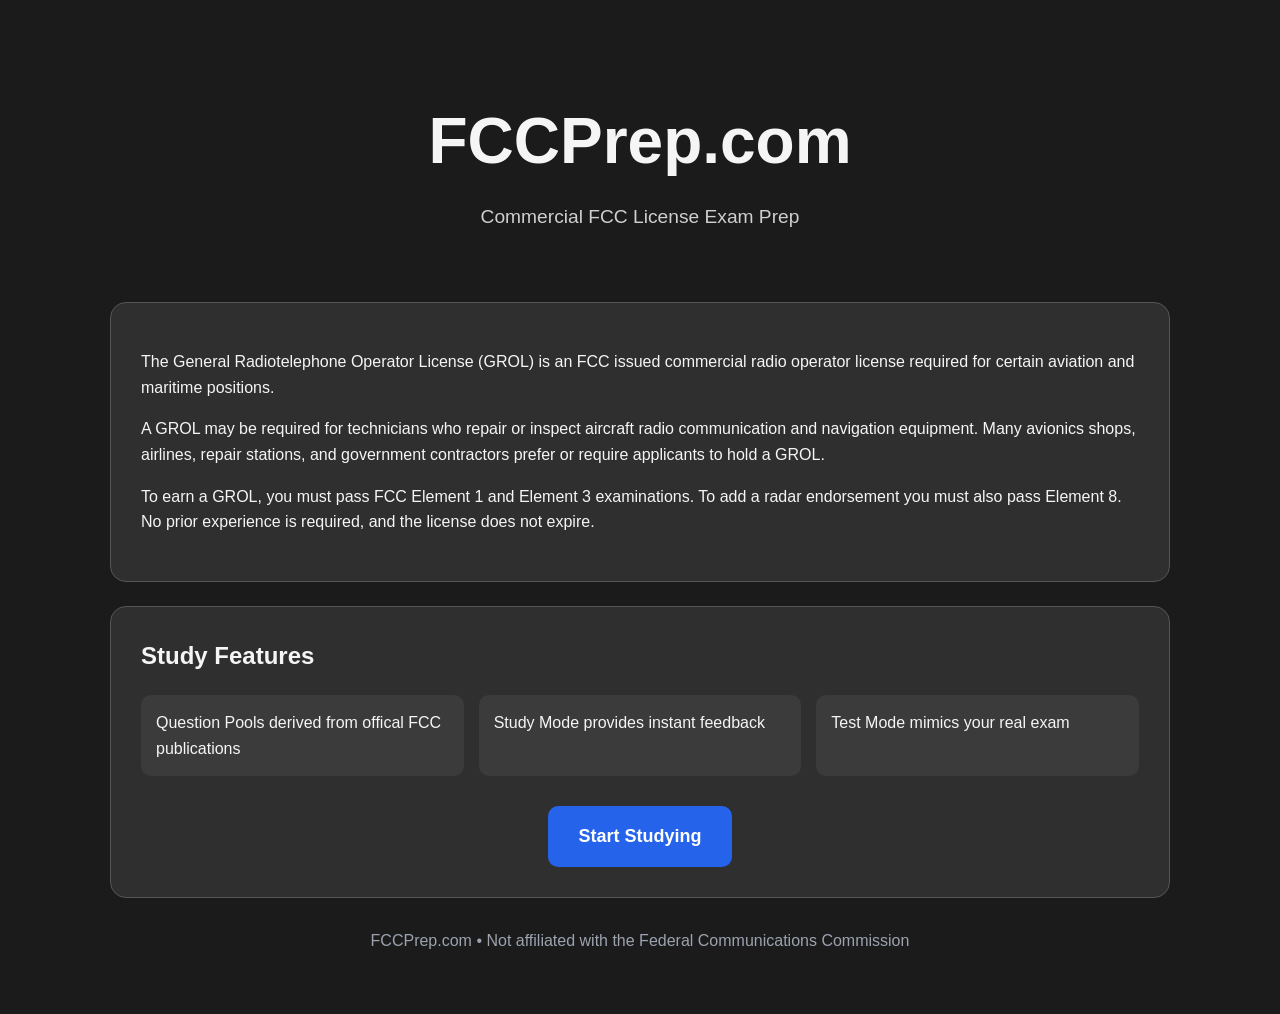
==== index.html @ f57d68e9 "Update index.html" ====
<!DOCTYPE html>
<html lang="en">
<head>
<meta charset="UTF-8">
<meta name="viewport" content="width=device-width, initial-scale=1.0">
<link rel="icon" type="image/png" href="fccprepicon.png">
<link rel="apple-touch-icon" href="fccprepicon.png">
<title>FCCPrep.com - Commercial FCC License Exam Preparation</title>
<style>
:root{
    --bg:#1b1b1b;
    --card:#2f2f2f;
    --card2:#3b3b3b;
    --border:#555;
    --text:#f5f5f5;
    --muted:#cfcfcf;
    --accent:#2563eb;
}
*{
    box-sizing:border-box;
}
body{
    margin:0;
    background:var(--bg);
    color:var(--text);
    font-family:Arial, Helvetica, sans-serif;
    line-height:1.6;
}
.container{
    max-width:1100px;
    margin:auto;
    padding:40px 20px;
}
.hero{
    text-align:center;
    padding:50px 0;
}
.hero h1{
    font-size:4rem;
    margin:0;
}
.hero p{
    color:var(--muted);
    font-size:1.2rem;
    margin-top:10px;
}
.card{
    background:var(--card);
    border:1px solid var(--border);
    border-radius:16px;
    padding:30px;
    margin-bottom:24px;
}
.card h2{
    margin-top:0;
}
.features{
    display:grid;
    grid-template-columns:repeat(auto-fit,minmax(220px,1fr));
    gap:15px;
    margin-top:20px;
}
.feature{
    background:var(--card2);
    border-radius:10px;
    padding:15px;
}
.button-row{
    text-align:center;
    margin-top:30px;
}
.btn{
    display:inline-block;
    background:var(--accent);
    color:white;
    text-decoration:none;
    padding:16px 30px;
    border-radius:10px;
    font-size:18px;
    font-weight:bold;
}
.btn:hover{
    opacity:.9;
}
.stats{
    display:flex;
    justify-content:center;
    gap:40px;
    margin-top:20px;
    flex-wrap:wrap;
}
.stat{
    text-align:center;
}
.stat-number{
    font-size:2rem;
    font-weight:bold;
}
.footer{
    text-align:center;
    color:#9ca3af;
    margin-top:30px;
    padding-bottom:20px;
}
@media (max-width:768px){
    .hero h1{
        font-size:2.5rem;
    }
    .stats{
        gap:20px;
    }
}
</style>
</head>
<body>
<div class="container">
<section class="hero">
    <h1>FCCPrep.com</h1>
    <p>Commercial FCC License Exam Prep</p>
    
</section>
<section class="card">
    
    <p>
        The General Radiotelephone Operator License (GROL) is an FCC issued
        commercial radio operator license required for certain aviation and
        maritime positions.
    </p>
    <p>
        A GROL may be required for technicians who repair or
        inspect aircraft radio communication and navigation
        equipment. Many avionics shops, airlines, repair stations,
        and government contractors prefer or require applicants
        to hold a GROL.
    </p>
    <p>
        To earn a GROL, you must pass FCC Element 1 and Element 3
        examinations. To add a radar endorsement you must also pass Element 8. No prior experience is required, and the
        license does not expire.
    </p>
</section>
<section class="card">
    <h2>Study Features</h2>
    <div class="features">
        <div class="feature">Question Pools derived from offical FCC publications</div>
        <div class="feature">Study Mode provides instant feedback</div>
        <div class="feature">Test Mode mimics your real exam</div>
    </div>
    <div class="button-row">
        <a class="btn" href="study.html">
            Start Studying
        </a>
    </div>
</section>
<div class="footer">
    FCCPrep.com • Not affiliated with the Federal Communications Commission
</div>
</div>
</body>
</html>
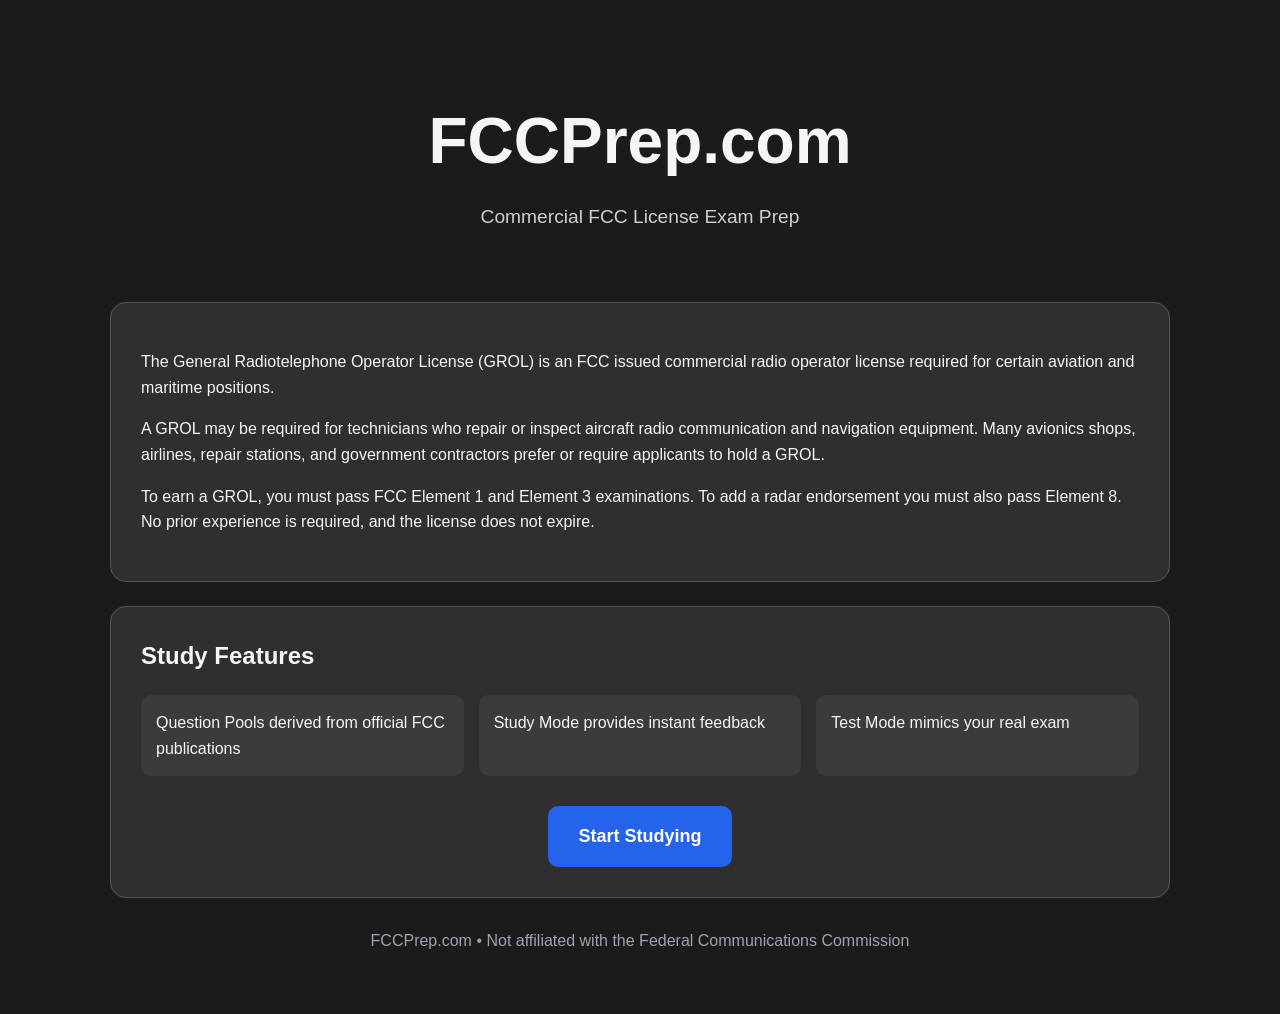
==== commit 95001ca2: "Add PWA metadata to landing page" ====
--- a/index.html
+++ b/index.html
@@ -2,7 +2,13 @@
 <html lang="en">
 <head>
 <meta charset="UTF-8">
-<meta name="viewport" content="width=device-width, initial-scale=1.0">
+<meta name="viewport" content="width=device-width, initial-scale=1.0, viewport-fit=cover">
+<meta name="theme-color" content="#1b1b1b">
+<meta name="apple-mobile-web-app-capable" content="yes">
+<meta name="apple-mobile-web-app-status-bar-style" content="black-translucent">
+<meta name="apple-mobile-web-app-title" content="FCCPrep">
+<meta name="mobile-web-app-capable" content="yes">
+<link rel="manifest" href="manifest.webmanifest">
 <link rel="icon" type="image/png" href="fccprepicon.png">
 <link rel="apple-touch-icon" href="fccprepicon.png">
 <title>FCCPrep.com - Commercial FCC License Exam Preparation</title>
@@ -25,6 +31,8 @@
     color:var(--text);
     font-family:Arial, Helvetica, sans-serif;
     line-height:1.6;
+    padding-top:env(safe-area-inset-top);
+    padding-bottom:env(safe-area-inset-bottom);
 }
 .container{
     max-width:1100px;
@@ -142,7 +150,7 @@
 <section class="card">
     <h2>Study Features</h2>
     <div class="features">
-        <div class="feature">Question Pools derived from offical FCC publications</div>
+        <div class="feature">Question Pools derived from official FCC publications</div>
         <div class="feature">Study Mode provides instant feedback</div>
         <div class="feature">Test Mode mimics your real exam</div>
     </div>
@@ -156,5 +164,12 @@
     FCCPrep.com • Not affiliated with the Federal Communications Commission
 </div>
 </div>
+<script>
+if ('serviceWorker' in navigator) {
+    window.addEventListener('load', () => {
+        navigator.serviceWorker.register('./sw.js').catch(error => console.error('Service worker registration failed:', error));
+    });
+}
+</script>
 </body>
-</html>
+</html>
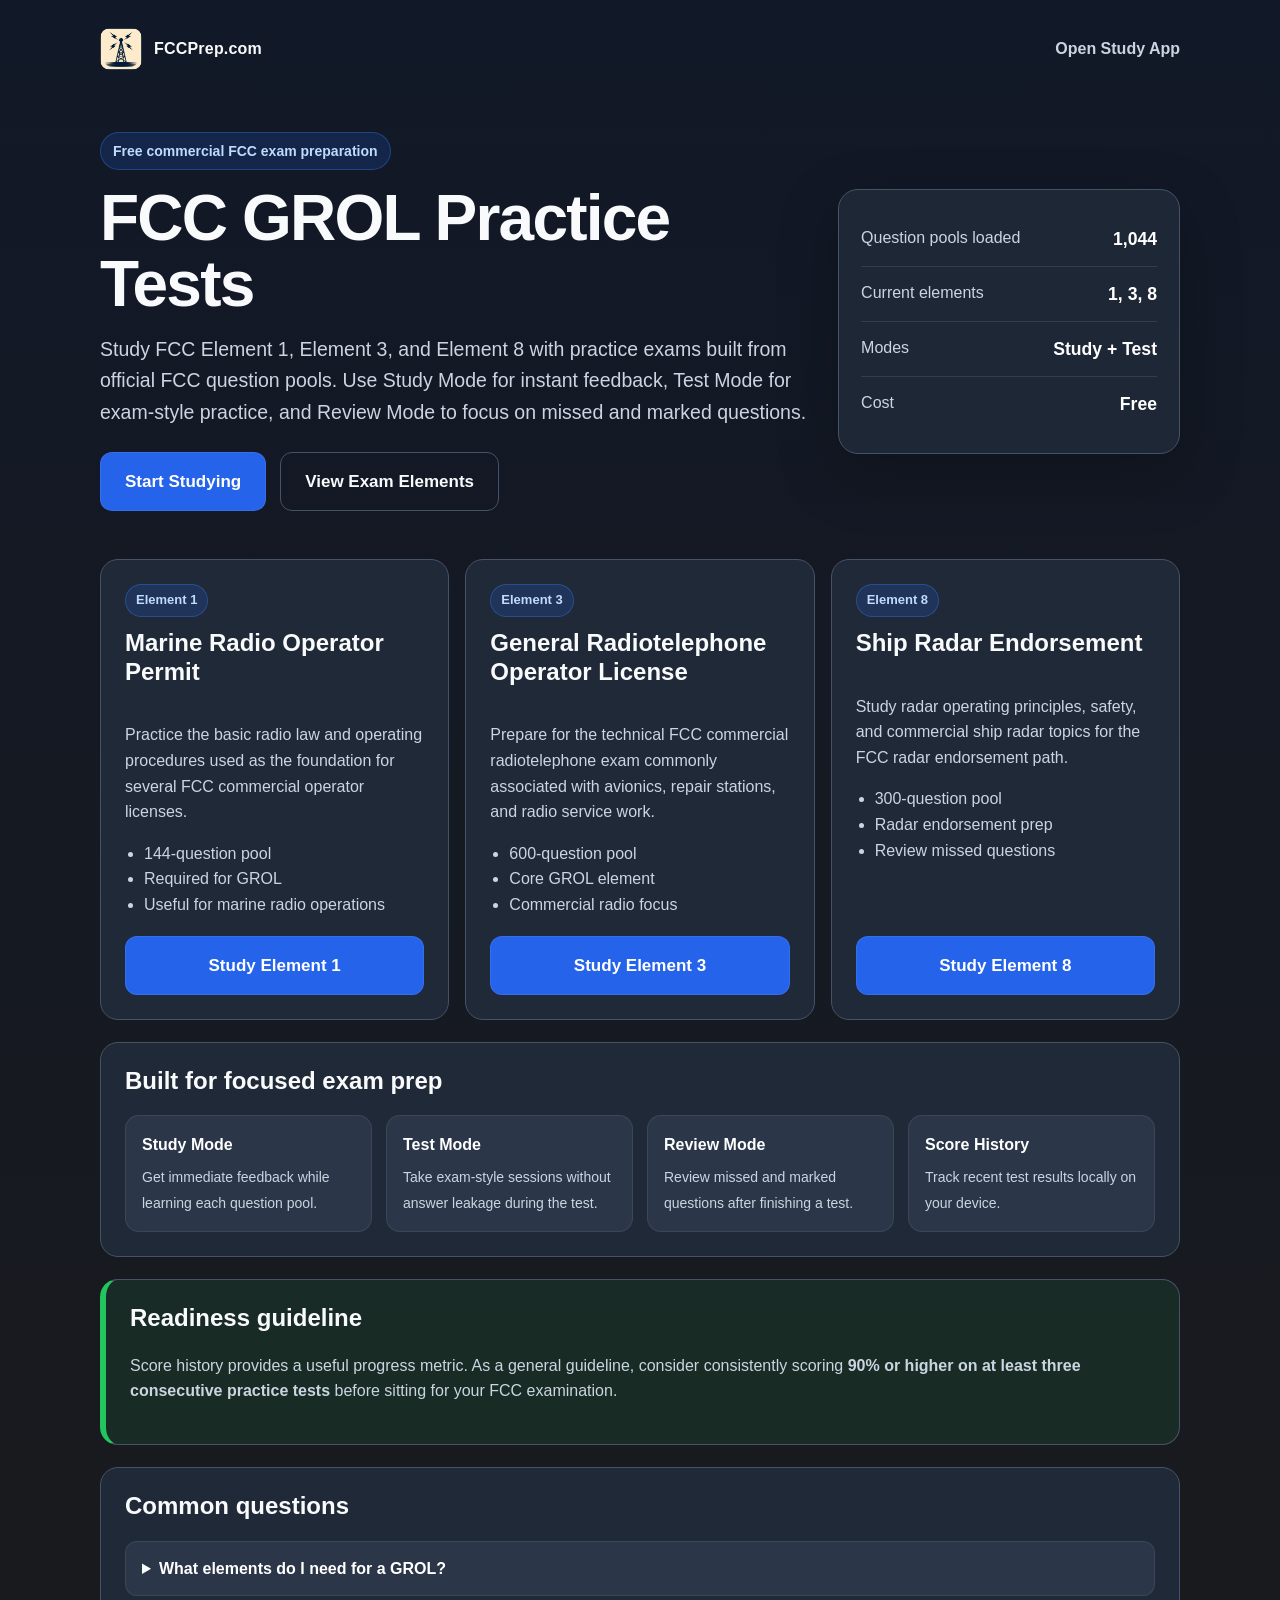
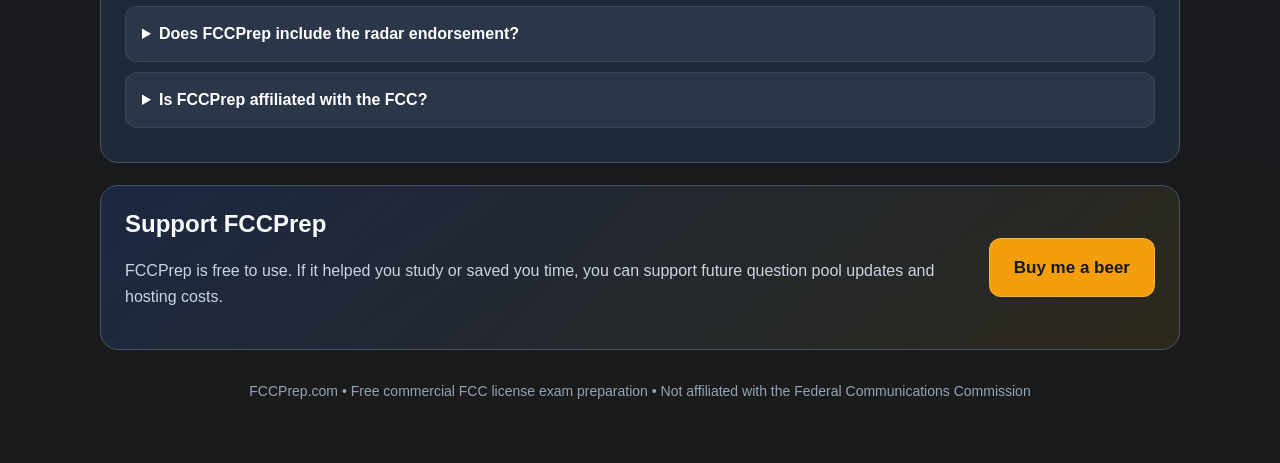
==== commit 8baa3ce2: "Improve homepage SEO and support section" ====
--- a/index.html
+++ b/index.html
@@ -1,168 +1,202 @@
 <!DOCTYPE html>
 <html lang="en">
 <head>
-<meta charset="UTF-8">
-<meta name="viewport" content="width=device-width, initial-scale=1.0, viewport-fit=cover">
-<meta name="theme-color" content="#1b1b1b">
-<meta name="apple-mobile-web-app-capable" content="yes">
-<meta name="apple-mobile-web-app-status-bar-style" content="black-translucent">
-<meta name="apple-mobile-web-app-title" content="FCCPrep">
-<meta name="mobile-web-app-capable" content="yes">
-<link rel="manifest" href="manifest.webmanifest">
-<link rel="icon" type="image/png" href="fccprepicon.png">
-<link rel="apple-touch-icon" href="fccprepicon.png">
-<title>FCCPrep.com - Commercial FCC License Exam Preparation</title>
-<style>
-:root{
-    --bg:#1b1b1b;
-    --card:#2f2f2f;
-    --card2:#3b3b3b;
-    --border:#555;
-    --text:#f5f5f5;
-    --muted:#cfcfcf;
-    --accent:#2563eb;
-}
-*{
-    box-sizing:border-box;
-}
-body{
-    margin:0;
-    background:var(--bg);
-    color:var(--text);
-    font-family:Arial, Helvetica, sans-serif;
-    line-height:1.6;
-    padding-top:env(safe-area-inset-top);
-    padding-bottom:env(safe-area-inset-bottom);
-}
-.container{
-    max-width:1100px;
-    margin:auto;
-    padding:40px 20px;
-}
-.hero{
-    text-align:center;
-    padding:50px 0;
-}
-.hero h1{
-    font-size:4rem;
-    margin:0;
-}
-.hero p{
-    color:var(--muted);
-    font-size:1.2rem;
-    margin-top:10px;
-}
-.card{
-    background:var(--card);
-    border:1px solid var(--border);
-    border-radius:16px;
-    padding:30px;
-    margin-bottom:24px;
-}
-.card h2{
-    margin-top:0;
-}
-.features{
-    display:grid;
-    grid-template-columns:repeat(auto-fit,minmax(220px,1fr));
-    gap:15px;
-    margin-top:20px;
-}
-.feature{
-    background:var(--card2);
-    border-radius:10px;
-    padding:15px;
-}
-.button-row{
-    text-align:center;
-    margin-top:30px;
-}
-.btn{
-    display:inline-block;
-    background:var(--accent);
-    color:white;
-    text-decoration:none;
-    padding:16px 30px;
-    border-radius:10px;
-    font-size:18px;
-    font-weight:bold;
-}
-.btn:hover{
-    opacity:.9;
-}
-.stats{
-    display:flex;
-    justify-content:center;
-    gap:40px;
-    margin-top:20px;
-    flex-wrap:wrap;
-}
-.stat{
-    text-align:center;
-}
-.stat-number{
-    font-size:2rem;
-    font-weight:bold;
-}
-.footer{
-    text-align:center;
-    color:#9ca3af;
-    margin-top:30px;
-    padding-bottom:20px;
-}
-@media (max-width:768px){
-    .hero h1{
-        font-size:2.5rem;
+    <!-- Google tag (gtag.js) -->
+    <script async src="https://www.googletagmanager.com/gtag/js?id=G-K14XB24TH1"></script>
+    <script>
+      window.dataLayer = window.dataLayer || [];
+      function gtag(){dataLayer.push(arguments);}
+      gtag('js', new Date());
+      gtag('config', 'G-K14XB24TH1');
+    </script>
+    <meta charset="UTF-8">
+    <meta name="viewport" content="width=device-width, initial-scale=1.0, viewport-fit=cover">
+    <meta name="description" content="Free FCC GROL practice tests for Element 1, Element 3, and Element 8. Study commercial FCC license question pools with test mode, review tools, score history, and radar endorsement practice.">
+    <meta name="robots" content="index, follow">
+    <meta name="theme-color" content="#1b1b1b">
+    <meta name="apple-mobile-web-app-capable" content="yes">
+    <meta name="apple-mobile-web-app-status-bar-style" content="black-translucent">
+    <meta name="apple-mobile-web-app-title" content="FCCPrep">
+    <meta name="mobile-web-app-capable" content="yes">
+    <link rel="canonical" href="https://fccprep.com/">
+    <link rel="manifest" href="manifest.webmanifest">
+    <link rel="icon" type="image/png" href="fccprepicon.png">
+    <link rel="apple-touch-icon" href="fccprepicon.png">
+    <meta property="og:title" content="FCC GROL Practice Test | FCCPrep">
+    <meta property="og:description" content="Free FCC commercial radio license exam preparation for Element 1, Element 3, and Element 8 radar endorsement.">
+    <meta property="og:url" content="https://fccprep.com/">
+    <meta property="og:type" content="website">
+    <meta property="og:image" content="https://fccprep.com/fccprepicon.png">
+    <meta name="twitter:card" content="summary">
+    <meta name="twitter:title" content="FCC GROL Practice Test | FCCPrep">
+    <meta name="twitter:description" content="Free FCC commercial radio license exam prep for Element 1, Element 3, and Element 8.">
+    <title>FCC GROL Practice Test | Element 1, 3 &amp; 8 Exam Prep | FCCPrep</title>
+    <script type="application/ld+json">
+    {
+      "@context": "https://schema.org",
+      "@type": "WebApplication",
+      "name": "FCCPrep",
+      "url": "https://fccprep.com/",
+      "applicationCategory": "EducationalApplication",
+      "operatingSystem": "Any",
+      "description": "Free FCC commercial radio license practice tests for Element 1, Element 3, and Element 8 radar endorsement.",
+      "offers": {
+        "@type": "Offer",
+        "price": "0",
+        "priceCurrency": "USD"
+      }
     }
-    .stats{
-        gap:20px;
+    </script>
+    <style>
+    :root{
+        --bg:#111827;
+        --bg2:#1b1b1b;
+        --card:#202938;
+        --card2:#2b3648;
+        --border:#465367;
+        --text:#f9fafb;
+        --muted:#cbd5e1;
+        --soft:#94a3b8;
+        --accent:#2563eb;
+        --accent2:#3b82f6;
+        --green:#22c55e;
+        --yellow:#facc15;
     }
-}
-</style>
+    *{box-sizing:border-box}
+    body{margin:0;background:linear-gradient(180deg,var(--bg),var(--bg2));color:var(--text);font-family:Arial,Helvetica,sans-serif;line-height:1.6;padding-top:env(safe-area-inset-top);padding-bottom:env(safe-area-inset-bottom)}
+    .container{max-width:1120px;margin:auto;padding:28px 20px 42px}
+    .topbar{display:flex;justify-content:space-between;align-items:center;gap:16px;margin-bottom:28px}
+    .brand{display:flex;align-items:center;gap:12px;font-weight:800;letter-spacing:.2px}
+    .brand img{width:42px;height:42px;border-radius:10px}
+    .toplink{color:var(--muted);text-decoration:none;font-weight:700}
+    .toplink:hover{color:white}
+    .hero{display:grid;grid-template-columns:1.35fr .65fr;gap:28px;align-items:center;padding:34px 0 26px}
+    .eyebrow{display:inline-block;color:#bfdbfe;background:rgba(37,99,235,.18);border:1px solid rgba(59,130,246,.35);border-radius:999px;padding:7px 12px;font-size:14px;font-weight:700;margin-bottom:16px}
+    h1{font-size:4rem;line-height:1.03;margin:0 0 16px;letter-spacing:-1.8px}
+    .hero p{font-size:1.22rem;color:var(--muted);margin:0 0 22px;max-width:720px}
+    .hero-actions{display:flex;gap:14px;flex-wrap:wrap;margin-top:24px}
+    .btn{display:inline-flex;align-items:center;justify-content:center;background:var(--accent);color:white;text-decoration:none;padding:15px 24px;border-radius:12px;font-size:17px;font-weight:800;border:1px solid rgba(255,255,255,.08)}
+    .btn:hover{background:var(--accent2)}
+    .btn.secondary{background:transparent;color:var(--text);border:1px solid var(--border)}
+    .btn.secondary:hover{background:rgba(255,255,255,.06)}
+    .hero-panel{background:rgba(32,41,56,.88);border:1px solid var(--border);border-radius:20px;padding:22px;box-shadow:0 20px 60px rgba(0,0,0,.25)}
+    .metric{display:flex;justify-content:space-between;gap:14px;border-bottom:1px solid rgba(255,255,255,.1);padding:13px 0;color:var(--muted)}
+    .metric:last-child{border-bottom:0}
+    .metric strong{color:white;font-size:1.1rem}
+    .grid{display:grid;grid-template-columns:repeat(3,1fr);gap:16px;margin-top:22px}
+    .card{background:var(--card);border:1px solid var(--border);border-radius:18px;padding:24px;margin-bottom:22px}
+    .card h2,.card h3{margin-top:0;line-height:1.2}
+    .card p{color:var(--muted)}
+    .exam-card{display:flex;flex-direction:column;min-height:250px}
+    .exam-card .tag{display:inline-block;align-self:flex-start;border-radius:999px;background:rgba(37,99,235,.18);border:1px solid rgba(59,130,246,.35);color:#bfdbfe;padding:5px 10px;font-size:13px;font-weight:800;margin-bottom:12px}
+    .exam-card ul{margin:0 0 18px;padding-left:19px;color:var(--muted)}
+    .exam-card .btn{margin-top:auto;width:100%}
+    .feature-grid{display:grid;grid-template-columns:repeat(4,1fr);gap:14px;margin-top:18px}
+    .feature{background:var(--card2);border:1px solid rgba(255,255,255,.08);border-radius:14px;padding:16px}
+    .feature strong{display:block;margin-bottom:6px;color:white}
+    .feature span{color:var(--muted);font-size:14px}
+    .tip{border-left:6px solid var(--green);background:rgba(34,197,94,.1)}
+    .support{display:grid;grid-template-columns:1fr auto;gap:18px;align-items:center;background:linear-gradient(135deg,rgba(37,99,235,.18),rgba(250,204,21,.08));border:1px solid var(--border)}
+    .beer{background:#f59e0b;color:#111827;border-color:rgba(255,255,255,.2)}
+    .beer:hover{background:#fbbf24;color:#111827}
+    .faq details{background:var(--card2);border:1px solid rgba(255,255,255,.08);border-radius:12px;padding:14px 16px;margin:10px 0;color:var(--muted)}
+    .faq summary{cursor:pointer;color:white;font-weight:800}
+    .footer{text-align:center;color:var(--soft);margin-top:30px;padding-bottom:18px;font-size:14px}
+    @media(max-width:900px){.hero{grid-template-columns:1fr}.grid{grid-template-columns:1fr}.feature-grid{grid-template-columns:1fr 1fr}.support{grid-template-columns:1fr}h1{font-size:3rem}}
+    @media(max-width:560px){.container{padding:18px 14px 32px}.topbar{align-items:flex-start}.hero{padding-top:18px}h1{font-size:2.45rem}.hero p{font-size:1.05rem}.hero-actions{flex-direction:column}.btn{width:100%}.feature-grid{grid-template-columns:1fr}.brand img{width:36px;height:36px}}
+    </style>
 </head>
 <body>
 <div class="container">
-<section class="hero">
-    <h1>FCCPrep.com</h1>
-    <p>Commercial FCC License Exam Prep</p>
-    
-</section>
-<section class="card">
-    
-    <p>
-        The General Radiotelephone Operator License (GROL) is an FCC issued
-        commercial radio operator license required for certain aviation and
-        maritime positions.
-    </p>
-    <p>
-        A GROL may be required for technicians who repair or
-        inspect aircraft radio communication and navigation
-        equipment. Many avionics shops, airlines, repair stations,
-        and government contractors prefer or require applicants
-        to hold a GROL.
-    </p>
-    <p>
-        To earn a GROL, you must pass FCC Element 1 and Element 3
-        examinations. To add a radar endorsement you must also pass Element 8. No prior experience is required, and the
-        license does not expire.
-    </p>
-</section>
-<section class="card">
-    <h2>Study Features</h2>
-    <div class="features">
-        <div class="feature">Question Pools derived from official FCC publications</div>
-        <div class="feature">Study Mode provides instant feedback</div>
-        <div class="feature">Test Mode mimics your real exam</div>
+    <header class="topbar">
+        <div class="brand"><img src="fccprepicon.png" alt="FCCPrep radio tower icon"><span>FCCPrep.com</span></div>
+        <a class="toplink" href="study.html">Open Study App</a>
+    </header>
+
+    <section class="hero">
+        <div>
+            <span class="eyebrow">Free commercial FCC exam preparation</span>
+            <h1>FCC GROL Practice Tests</h1>
+            <p>Study FCC Element 1, Element 3, and Element 8 with practice exams built from official FCC question pools. Use Study Mode for instant feedback, Test Mode for exam-style practice, and Review Mode to focus on missed and marked questions.</p>
+            <div class="hero-actions">
+                <a class="btn" href="study.html">Start Studying</a>
+                <a class="btn secondary" href="#exams">View Exam Elements</a>
+            </div>
+        </div>
+        <aside class="hero-panel" aria-label="FCCPrep highlights">
+            <div class="metric"><span>Question pools loaded</span><strong>1,044</strong></div>
+            <div class="metric"><span>Current elements</span><strong>1, 3, 8</strong></div>
+            <div class="metric"><span>Modes</span><strong>Study + Test</strong></div>
+            <div class="metric"><span>Cost</span><strong>Free</strong></div>
+        </aside>
+    </section>
+
+    <section id="exams" class="grid" aria-label="Available exam elements">
+        <article class="card exam-card">
+            <span class="tag">Element 1</span>
+            <h2>Marine Radio Operator Permit</h2>
+            <p>Practice the basic radio law and operating procedures used as the foundation for several FCC commercial operator licenses.</p>
+            <ul><li>144-question pool</li><li>Required for GROL</li><li>Useful for marine radio operations</li></ul>
+            <a class="btn" href="study.html">Study Element 1</a>
+        </article>
+        <article class="card exam-card">
+            <span class="tag">Element 3</span>
+            <h2>General Radiotelephone Operator License</h2>
+            <p>Prepare for the technical FCC commercial radiotelephone exam commonly associated with avionics, repair stations, and radio service work.</p>
+            <ul><li>600-question pool</li><li>Core GROL element</li><li>Commercial radio focus</li></ul>
+            <a class="btn" href="study.html">Study Element 3</a>
+        </article>
+        <article class="card exam-card">
+            <span class="tag">Element 8</span>
+            <h2>Ship Radar Endorsement</h2>
+            <p>Study radar operating principles, safety, and commercial ship radar topics for the FCC radar endorsement path.</p>
+            <ul><li>300-question pool</li><li>Radar endorsement prep</li><li>Review missed questions</li></ul>
+            <a class="btn" href="study.html">Study Element 8</a>
+        </article>
+    </section>
+
+    <section class="card">
+        <h2>Built for focused exam prep</h2>
+        <div class="feature-grid">
+            <div class="feature"><strong>Study Mode</strong><span>Get immediate feedback while learning each question pool.</span></div>
+            <div class="feature"><strong>Test Mode</strong><span>Take exam-style sessions without answer leakage during the test.</span></div>
+            <div class="feature"><strong>Review Mode</strong><span>Review missed and marked questions after finishing a test.</span></div>
+            <div class="feature"><strong>Score History</strong><span>Track recent test results locally on your device.</span></div>
+        </div>
+    </section>
+
+    <section class="card tip">
+        <h2>Readiness guideline</h2>
+        <p>Score history provides a useful progress metric. As a general guideline, consider consistently scoring <strong>90% or higher on at least three consecutive practice tests</strong> before sitting for your FCC examination.</p>
+    </section>
+
+    <section class="card faq">
+        <h2>Common questions</h2>
+        <details>
+            <summary>What elements do I need for a GROL?</summary>
+            <p>For the General Radiotelephone Operator License, candidates generally prepare for FCC Element 1 and Element 3.</p>
+        </details>
+        <details>
+            <summary>Does FCCPrep include the radar endorsement?</summary>
+            <p>Yes. FCCPrep currently includes Element 8 practice questions for ship radar endorsement preparation.</p>
+        </details>
+        <details>
+            <summary>Is FCCPrep affiliated with the FCC?</summary>
+            <p>No. FCCPrep.com is an independent study tool and is not affiliated with the Federal Communications Commission.</p>
+        </details>
+    </section>
+
+    <section class="card support">
+        <div>
+            <h2>Support FCCPrep</h2>
+            <p>FCCPrep is free to use. If it helped you study or saved you time, you can support future question pool updates and hosting costs.</p>
+        </div>
+        <a class="btn beer" href="#" aria-label="Buy me a beer support link">Buy me a beer</a>
+    </section>
+
+    <div class="footer">
+        FCCPrep.com • Free commercial FCC license exam preparation • Not affiliated with the Federal Communications Commission
     </div>
-    <div class="button-row">
-        <a class="btn" href="study.html">
-            Start Studying
-        </a>
-    </div>
-</section>
-<div class="footer">
-    FCCPrep.com • Not affiliated with the Federal Communications Commission
-</div>
 </div>
 <script>
 if ('serviceWorker' in navigator) {
@@ -172,4 +206,4 @@
 }
 </script>
 </body>
-</html>+</html>
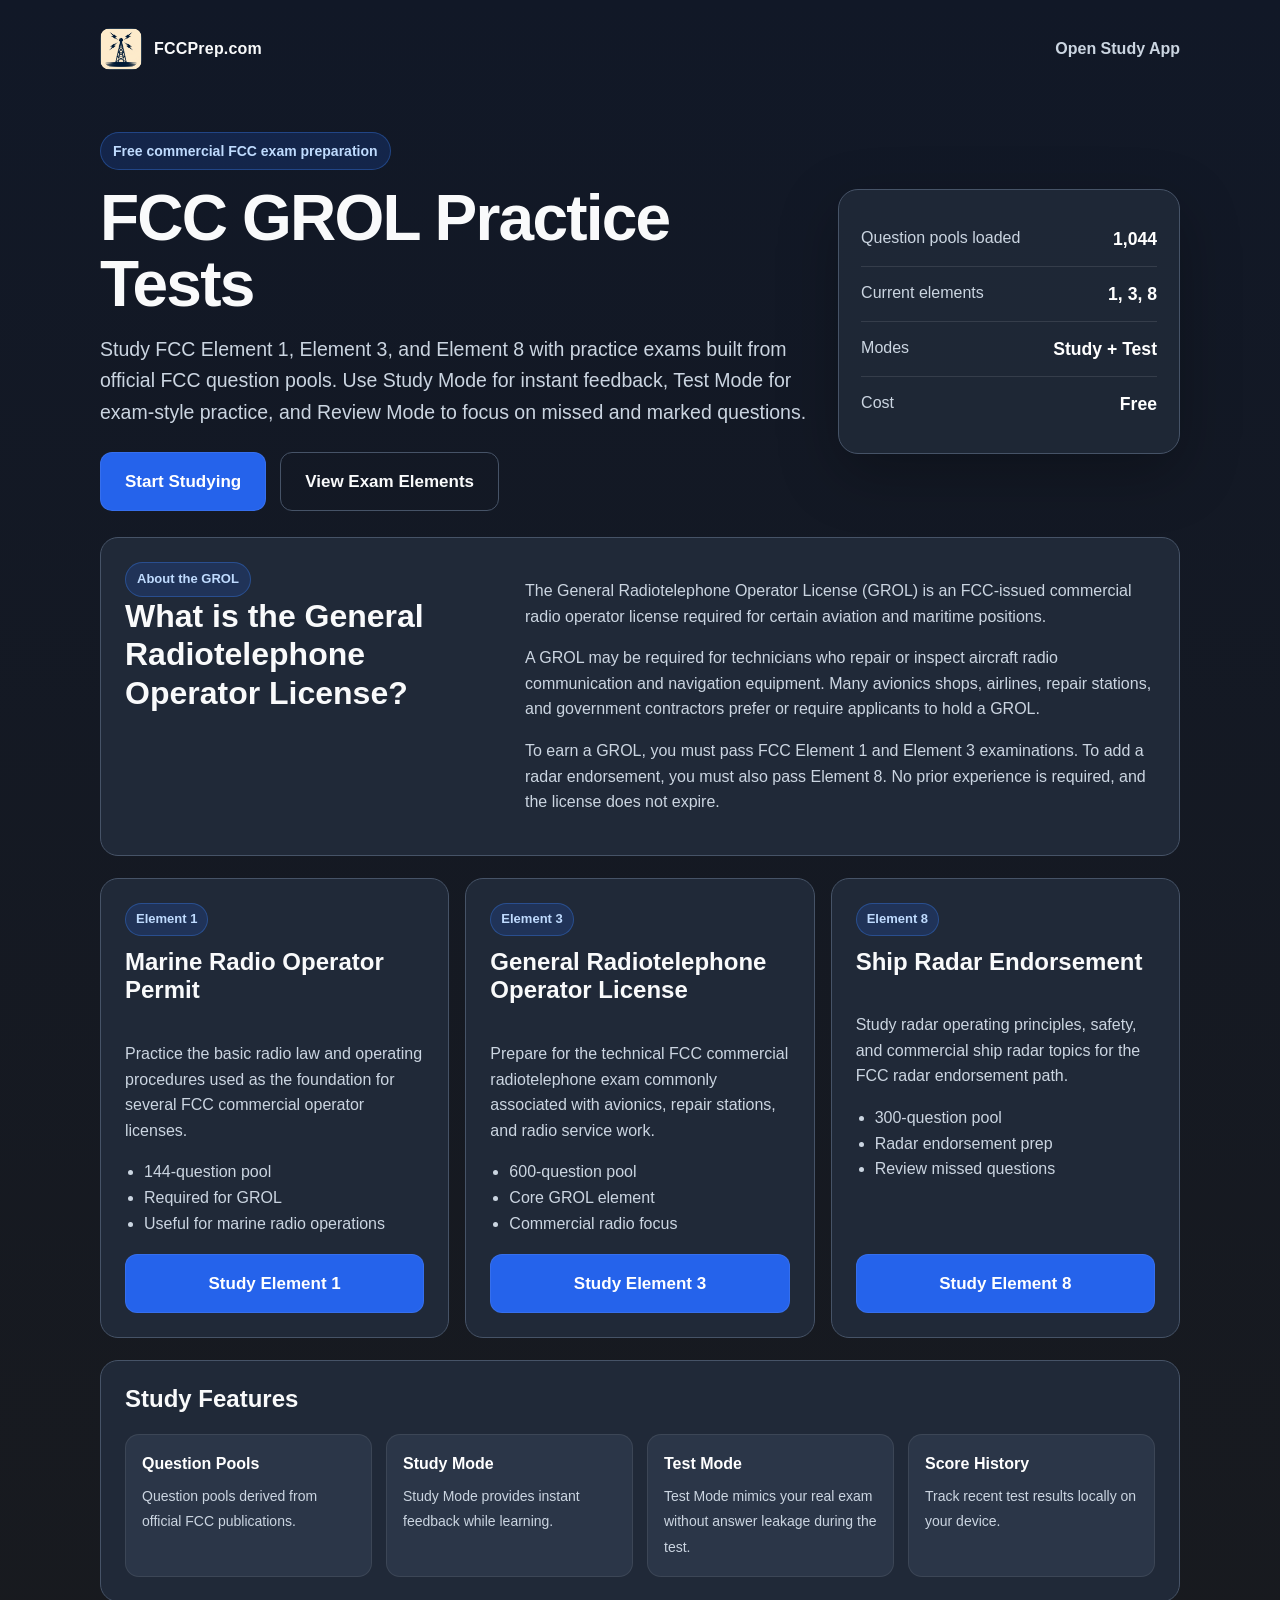
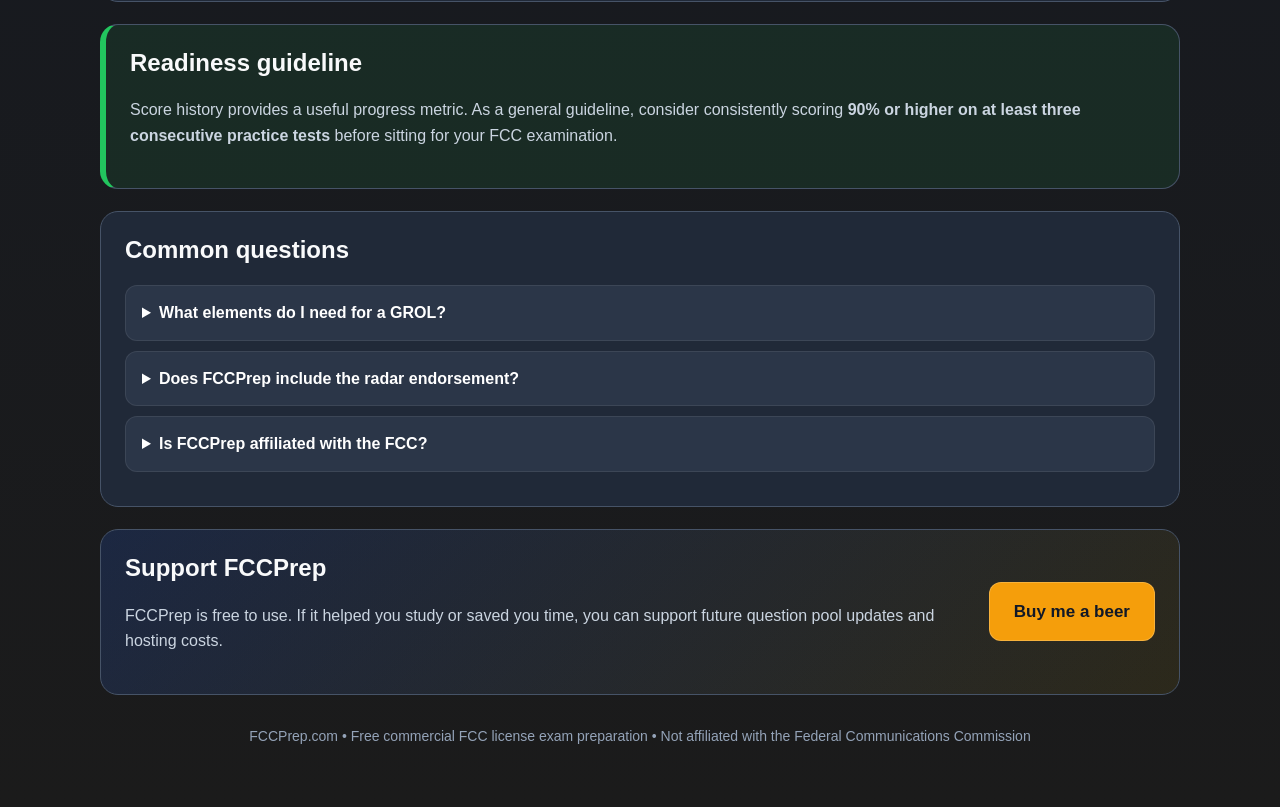
==== commit a18e8426: "Restore GROL overview copy on homepage" ====
--- a/index.html
+++ b/index.html
@@ -87,6 +87,9 @@
     .card{background:var(--card);border:1px solid var(--border);border-radius:18px;padding:24px;margin-bottom:22px}
     .card h2,.card h3{margin-top:0;line-height:1.2}
     .card p{color:var(--muted)}
+    .about-grol{display:grid;grid-template-columns:.75fr 1.25fr;gap:22px;align-items:start}
+    .about-grol h2{font-size:2rem;margin-bottom:8px}
+    .about-grol .summary-pill{display:inline-block;color:#bfdbfe;background:rgba(37,99,235,.18);border:1px solid rgba(59,130,246,.35);border-radius:999px;padding:6px 11px;font-size:13px;font-weight:800}
     .exam-card{display:flex;flex-direction:column;min-height:250px}
     .exam-card .tag{display:inline-block;align-self:flex-start;border-radius:999px;background:rgba(37,99,235,.18);border:1px solid rgba(59,130,246,.35);color:#bfdbfe;padding:5px 10px;font-size:13px;font-weight:800;margin-bottom:12px}
     .exam-card ul{margin:0 0 18px;padding-left:19px;color:var(--muted)}
@@ -102,7 +105,7 @@
     .faq details{background:var(--card2);border:1px solid rgba(255,255,255,.08);border-radius:12px;padding:14px 16px;margin:10px 0;color:var(--muted)}
     .faq summary{cursor:pointer;color:white;font-weight:800}
     .footer{text-align:center;color:var(--soft);margin-top:30px;padding-bottom:18px;font-size:14px}
-    @media(max-width:900px){.hero{grid-template-columns:1fr}.grid{grid-template-columns:1fr}.feature-grid{grid-template-columns:1fr 1fr}.support{grid-template-columns:1fr}h1{font-size:3rem}}
+    @media(max-width:900px){.hero{grid-template-columns:1fr}.grid{grid-template-columns:1fr}.feature-grid{grid-template-columns:1fr 1fr}.support{grid-template-columns:1fr}.about-grol{grid-template-columns:1fr}h1{font-size:3rem}}
     @media(max-width:560px){.container{padding:18px 14px 32px}.topbar{align-items:flex-start}.hero{padding-top:18px}h1{font-size:2.45rem}.hero p{font-size:1.05rem}.hero-actions{flex-direction:column}.btn{width:100%}.feature-grid{grid-template-columns:1fr}.brand img{width:36px;height:36px}}
     </style>
 </head>
@@ -129,6 +132,18 @@
             <div class="metric"><span>Modes</span><strong>Study + Test</strong></div>
             <div class="metric"><span>Cost</span><strong>Free</strong></div>
         </aside>
+    </section>
+
+    <section class="card about-grol">
+        <div>
+            <span class="summary-pill">About the GROL</span>
+            <h2>What is the General Radiotelephone Operator License?</h2>
+        </div>
+        <div>
+            <p>The General Radiotelephone Operator License (GROL) is an FCC-issued commercial radio operator license required for certain aviation and maritime positions.</p>
+            <p>A GROL may be required for technicians who repair or inspect aircraft radio communication and navigation equipment. Many avionics shops, airlines, repair stations, and government contractors prefer or require applicants to hold a GROL.</p>
+            <p>To earn a GROL, you must pass FCC Element 1 and Element 3 examinations. To add a radar endorsement, you must also pass Element 8. No prior experience is required, and the license does not expire.</p>
+        </div>
     </section>
 
     <section id="exams" class="grid" aria-label="Available exam elements">
@@ -156,11 +171,11 @@
     </section>
 
     <section class="card">
-        <h2>Built for focused exam prep</h2>
+        <h2>Study Features</h2>
         <div class="feature-grid">
-            <div class="feature"><strong>Study Mode</strong><span>Get immediate feedback while learning each question pool.</span></div>
-            <div class="feature"><strong>Test Mode</strong><span>Take exam-style sessions without answer leakage during the test.</span></div>
-            <div class="feature"><strong>Review Mode</strong><span>Review missed and marked questions after finishing a test.</span></div>
+            <div class="feature"><strong>Question Pools</strong><span>Question pools derived from official FCC publications.</span></div>
+            <div class="feature"><strong>Study Mode</strong><span>Study Mode provides instant feedback while learning.</span></div>
+            <div class="feature"><strong>Test Mode</strong><span>Test Mode mimics your real exam without answer leakage during the test.</span></div>
             <div class="feature"><strong>Score History</strong><span>Track recent test results locally on your device.</span></div>
         </div>
     </section>
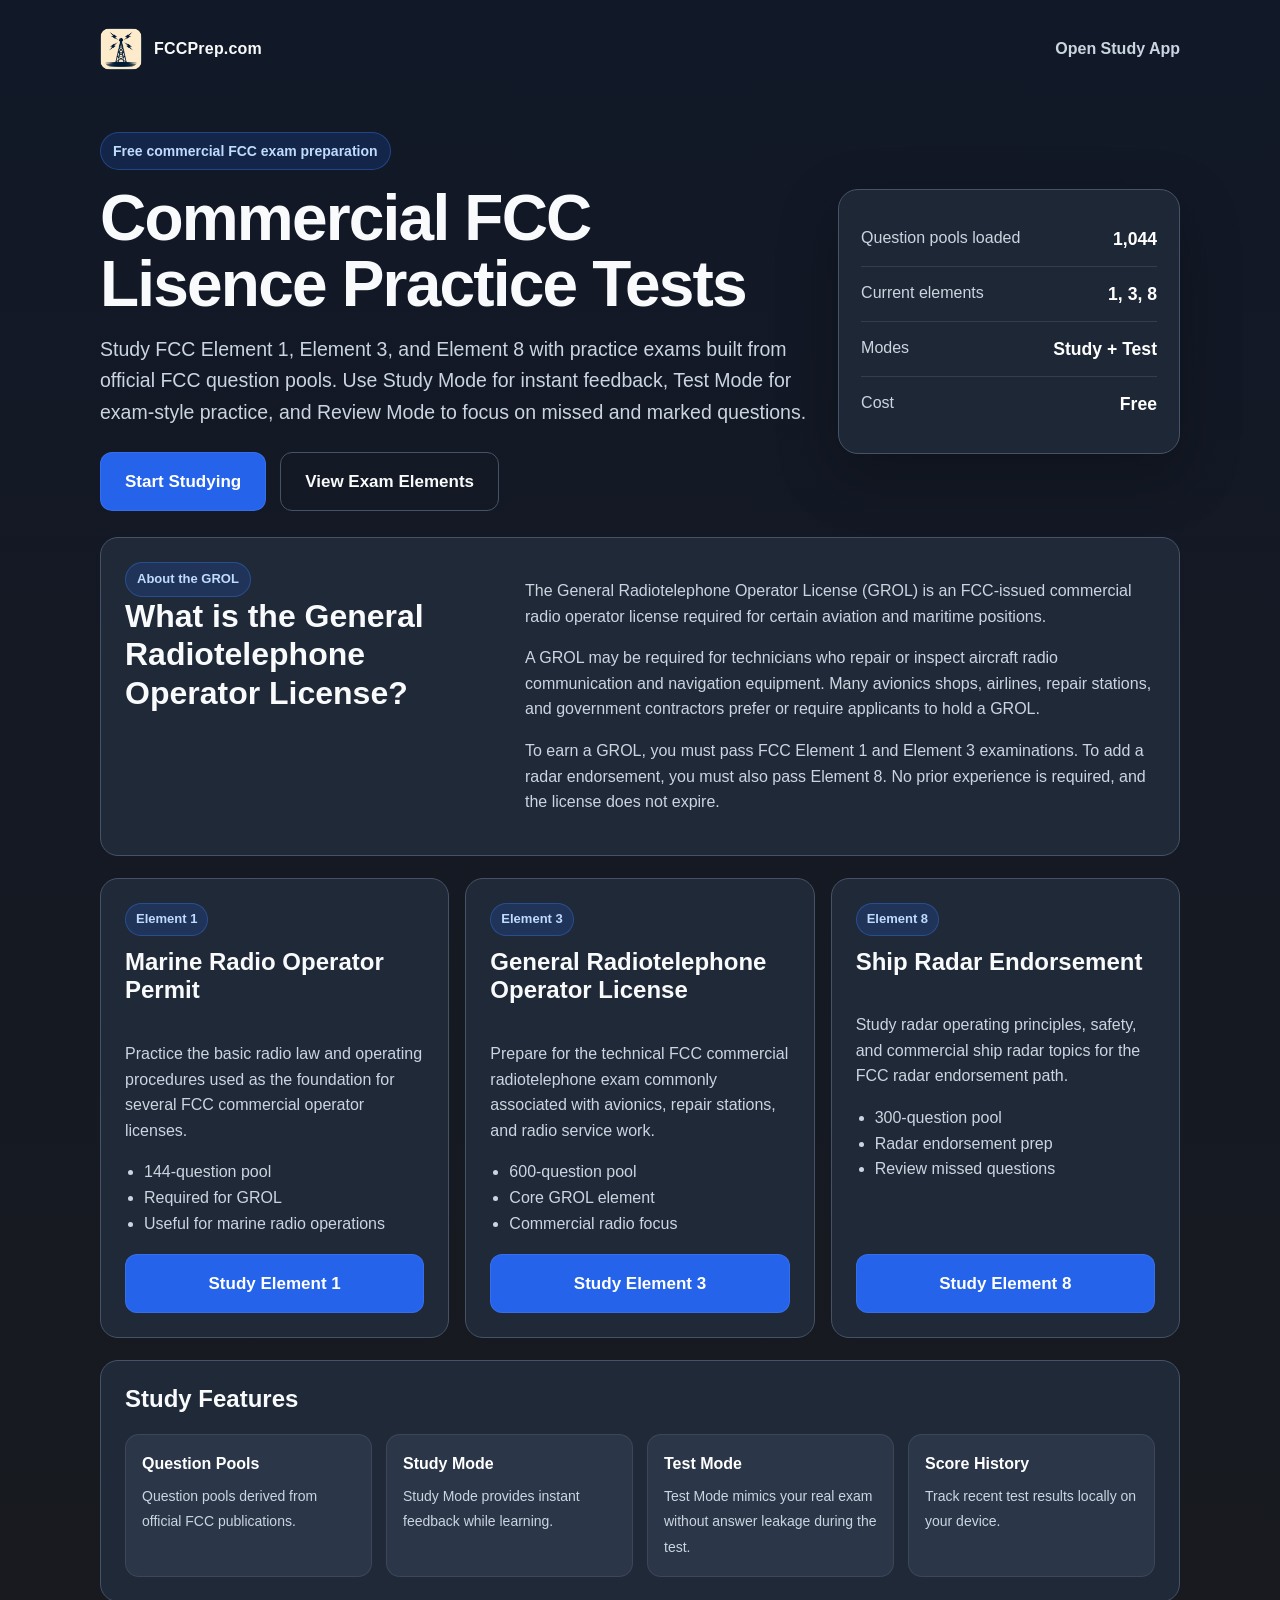
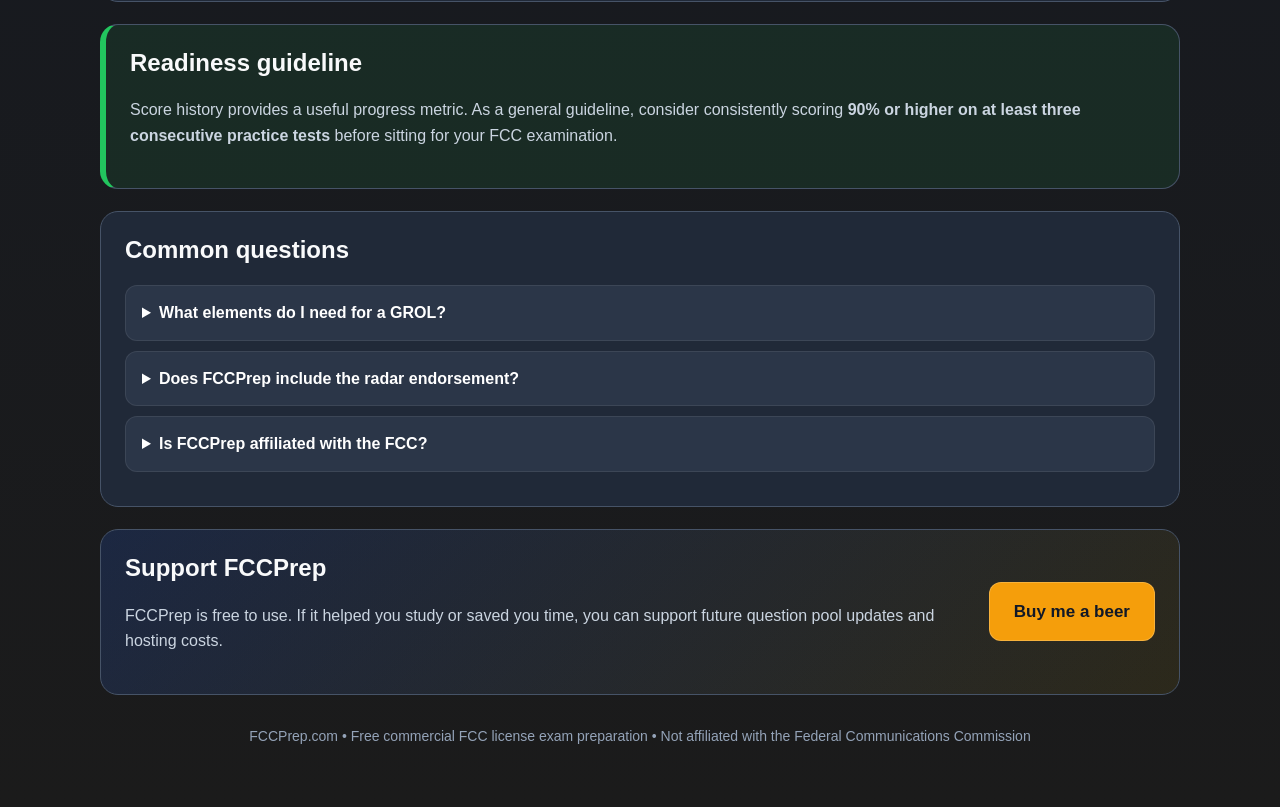
==== commit bef8ee73: "Update index.html" ====
--- a/index.html
+++ b/index.html
@@ -11,7 +11,7 @@
     </script>
     <meta charset="UTF-8">
     <meta name="viewport" content="width=device-width, initial-scale=1.0, viewport-fit=cover">
-    <meta name="description" content="Free FCC GROL practice tests for Element 1, Element 3, and Element 8. Study commercial FCC license question pools with test mode, review tools, score history, and radar endorsement practice.">
+    <meta name="description" content="Free practice tests for FCC Element 1, Element 3, and Element 8. Study commercial FCC license question pools with test mode, review tools, score history, and radar endorsement practice.">
     <meta name="robots" content="index, follow">
     <meta name="theme-color" content="#1b1b1b">
     <meta name="apple-mobile-web-app-capable" content="yes">
@@ -119,7 +119,7 @@
     <section class="hero">
         <div>
             <span class="eyebrow">Free commercial FCC exam preparation</span>
-            <h1>FCC GROL Practice Tests</h1>
+            <h1>Commercial FCC Lisence Practice Tests</h1>
             <p>Study FCC Element 1, Element 3, and Element 8 with practice exams built from official FCC question pools. Use Study Mode for instant feedback, Test Mode for exam-style practice, and Review Mode to focus on missed and marked questions.</p>
             <div class="hero-actions">
                 <a class="btn" href="study.html">Start Studying</a>
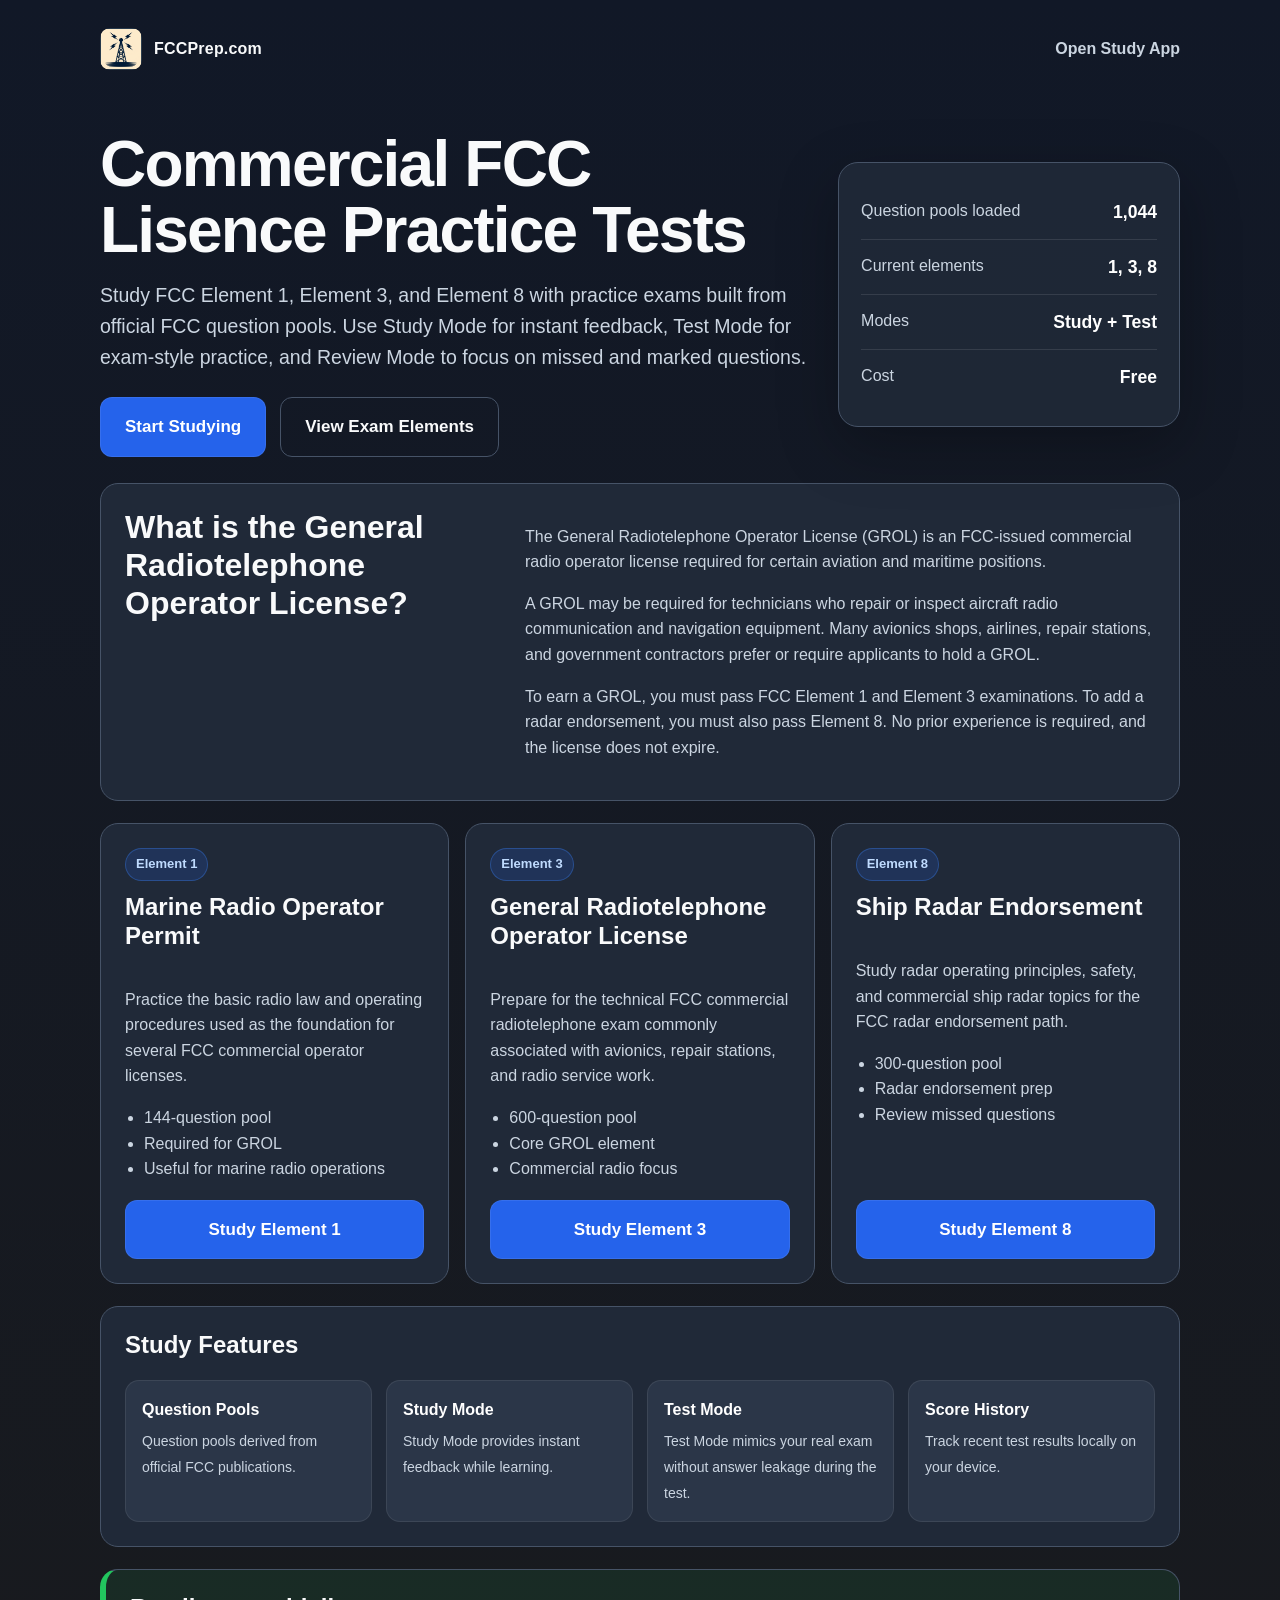
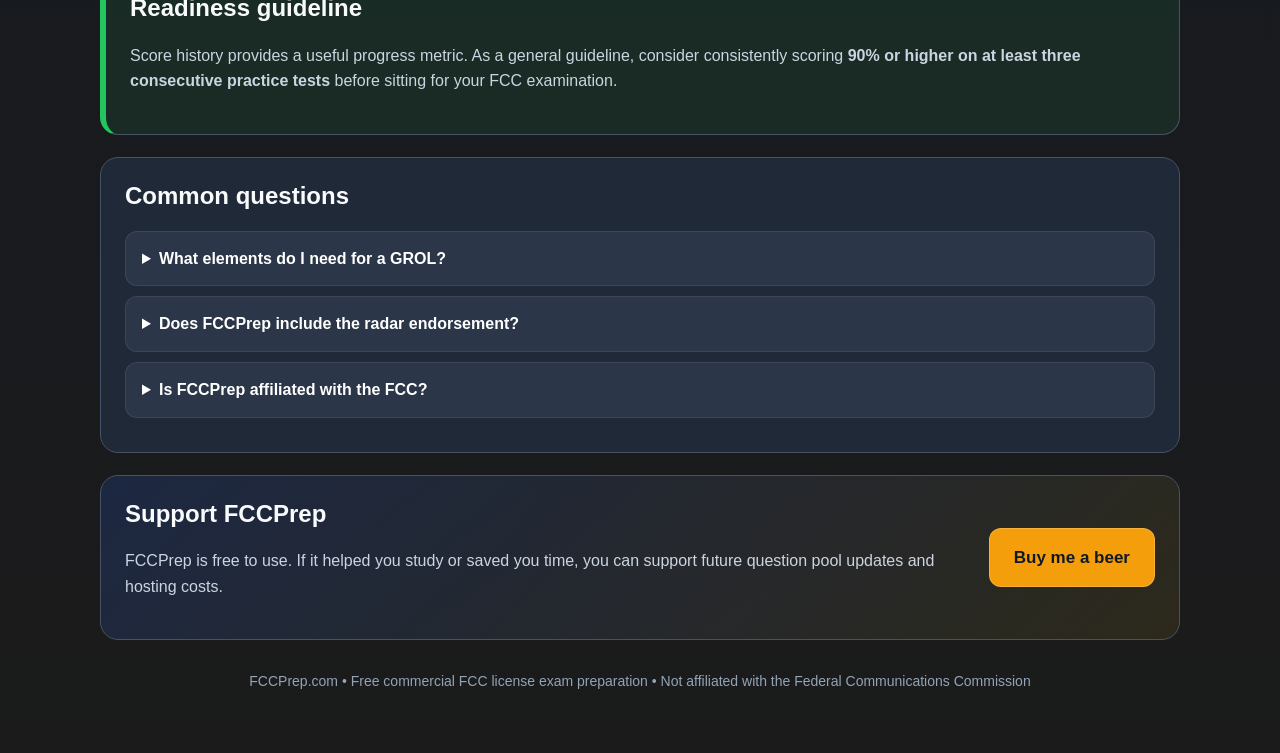
==== commit 1188681d: "Update index.html" ====
--- a/index.html
+++ b/index.html
@@ -118,7 +118,6 @@
 
     <section class="hero">
         <div>
-            <span class="eyebrow">Free commercial FCC exam preparation</span>
             <h1>Commercial FCC Lisence Practice Tests</h1>
             <p>Study FCC Element 1, Element 3, and Element 8 with practice exams built from official FCC question pools. Use Study Mode for instant feedback, Test Mode for exam-style practice, and Review Mode to focus on missed and marked questions.</p>
             <div class="hero-actions">
@@ -136,7 +135,6 @@
 
     <section class="card about-grol">
         <div>
-            <span class="summary-pill">About the GROL</span>
             <h2>What is the General Radiotelephone Operator License?</h2>
         </div>
         <div>
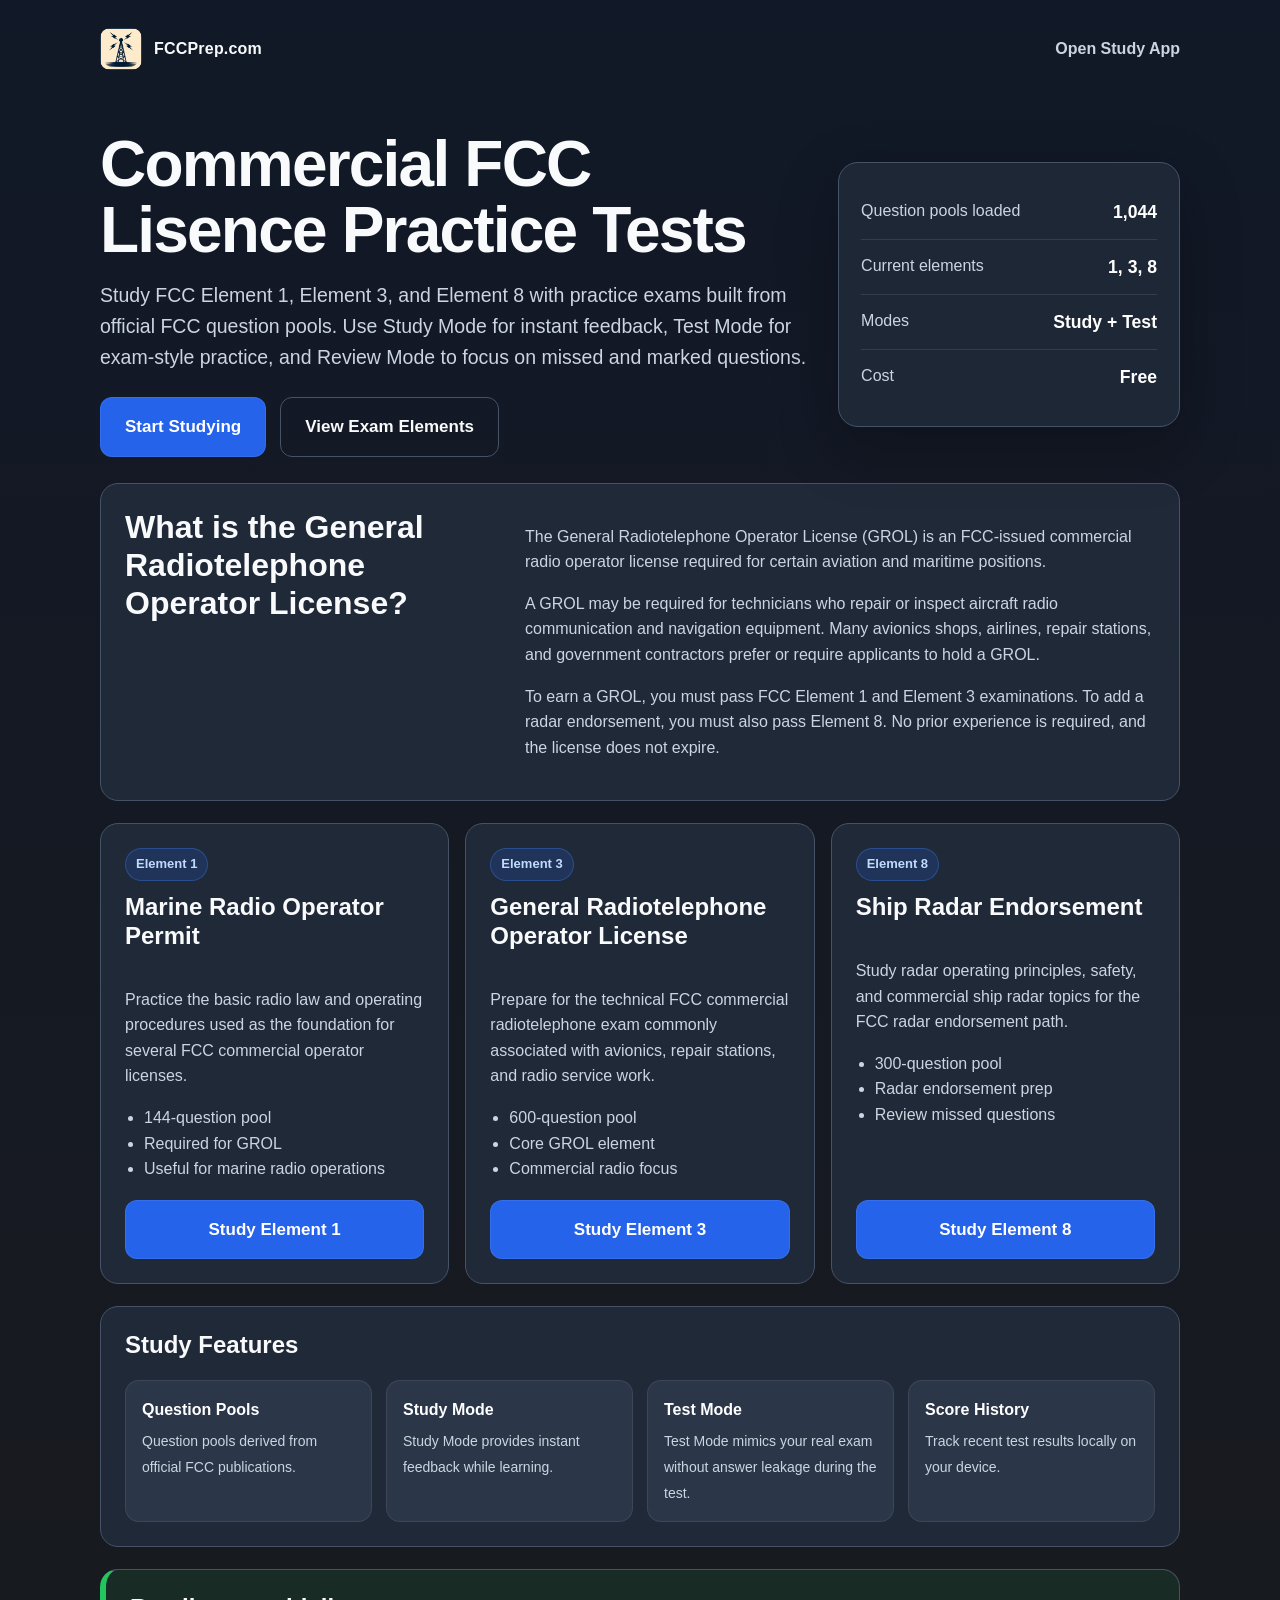
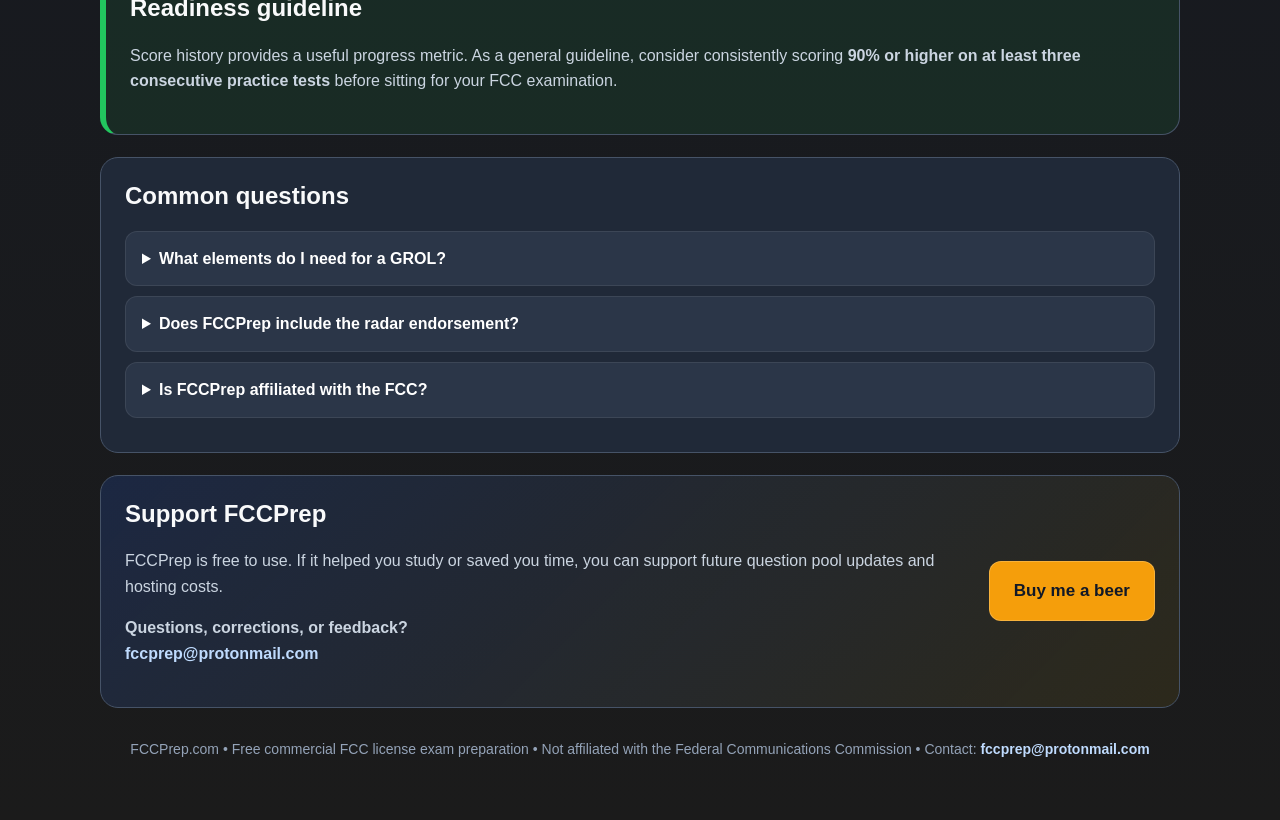
==== commit a8029aa0: "Add FCCPrep contact email to homepage" ====
--- a/index.html
+++ b/index.html
@@ -100,6 +100,9 @@
     .feature span{color:var(--muted);font-size:14px}
     .tip{border-left:6px solid var(--green);background:rgba(34,197,94,.1)}
     .support{display:grid;grid-template-columns:1fr auto;gap:18px;align-items:center;background:linear-gradient(135deg,rgba(37,99,235,.18),rgba(250,204,21,.08));border:1px solid var(--border)}
+    .support a:not(.btn), .footer a{color:#bfdbfe;font-weight:800;text-decoration:none}
+    .support a:not(.btn):hover, .footer a:hover{text-decoration:underline}
+    .contact-line{margin-top:12px;color:var(--muted)}
     .beer{background:#f59e0b;color:#111827;border-color:rgba(255,255,255,.2)}
     .beer:hover{background:#fbbf24;color:#111827}
     .faq details{background:var(--card2);border:1px solid rgba(255,255,255,.08);border-radius:12px;padding:14px 16px;margin:10px 0;color:var(--muted)}
@@ -203,12 +206,13 @@
         <div>
             <h2>Support FCCPrep</h2>
             <p>FCCPrep is free to use. If it helped you study or saved you time, you can support future question pool updates and hosting costs.</p>
+            <p class="contact-line"><strong>Questions, corrections, or feedback?</strong><br><a href="mailto:fccprep@protonmail.com">fccprep@protonmail.com</a></p>
         </div>
         <a class="btn beer" href="#" aria-label="Buy me a beer support link">Buy me a beer</a>
     </section>
 
     <div class="footer">
-        FCCPrep.com • Free commercial FCC license exam preparation • Not affiliated with the Federal Communications Commission
+        FCCPrep.com • Free commercial FCC license exam preparation • Not affiliated with the Federal Communications Commission • Contact: <a href="mailto:fccprep@protonmail.com">fccprep@protonmail.com</a>
     </div>
 </div>
 <script>
